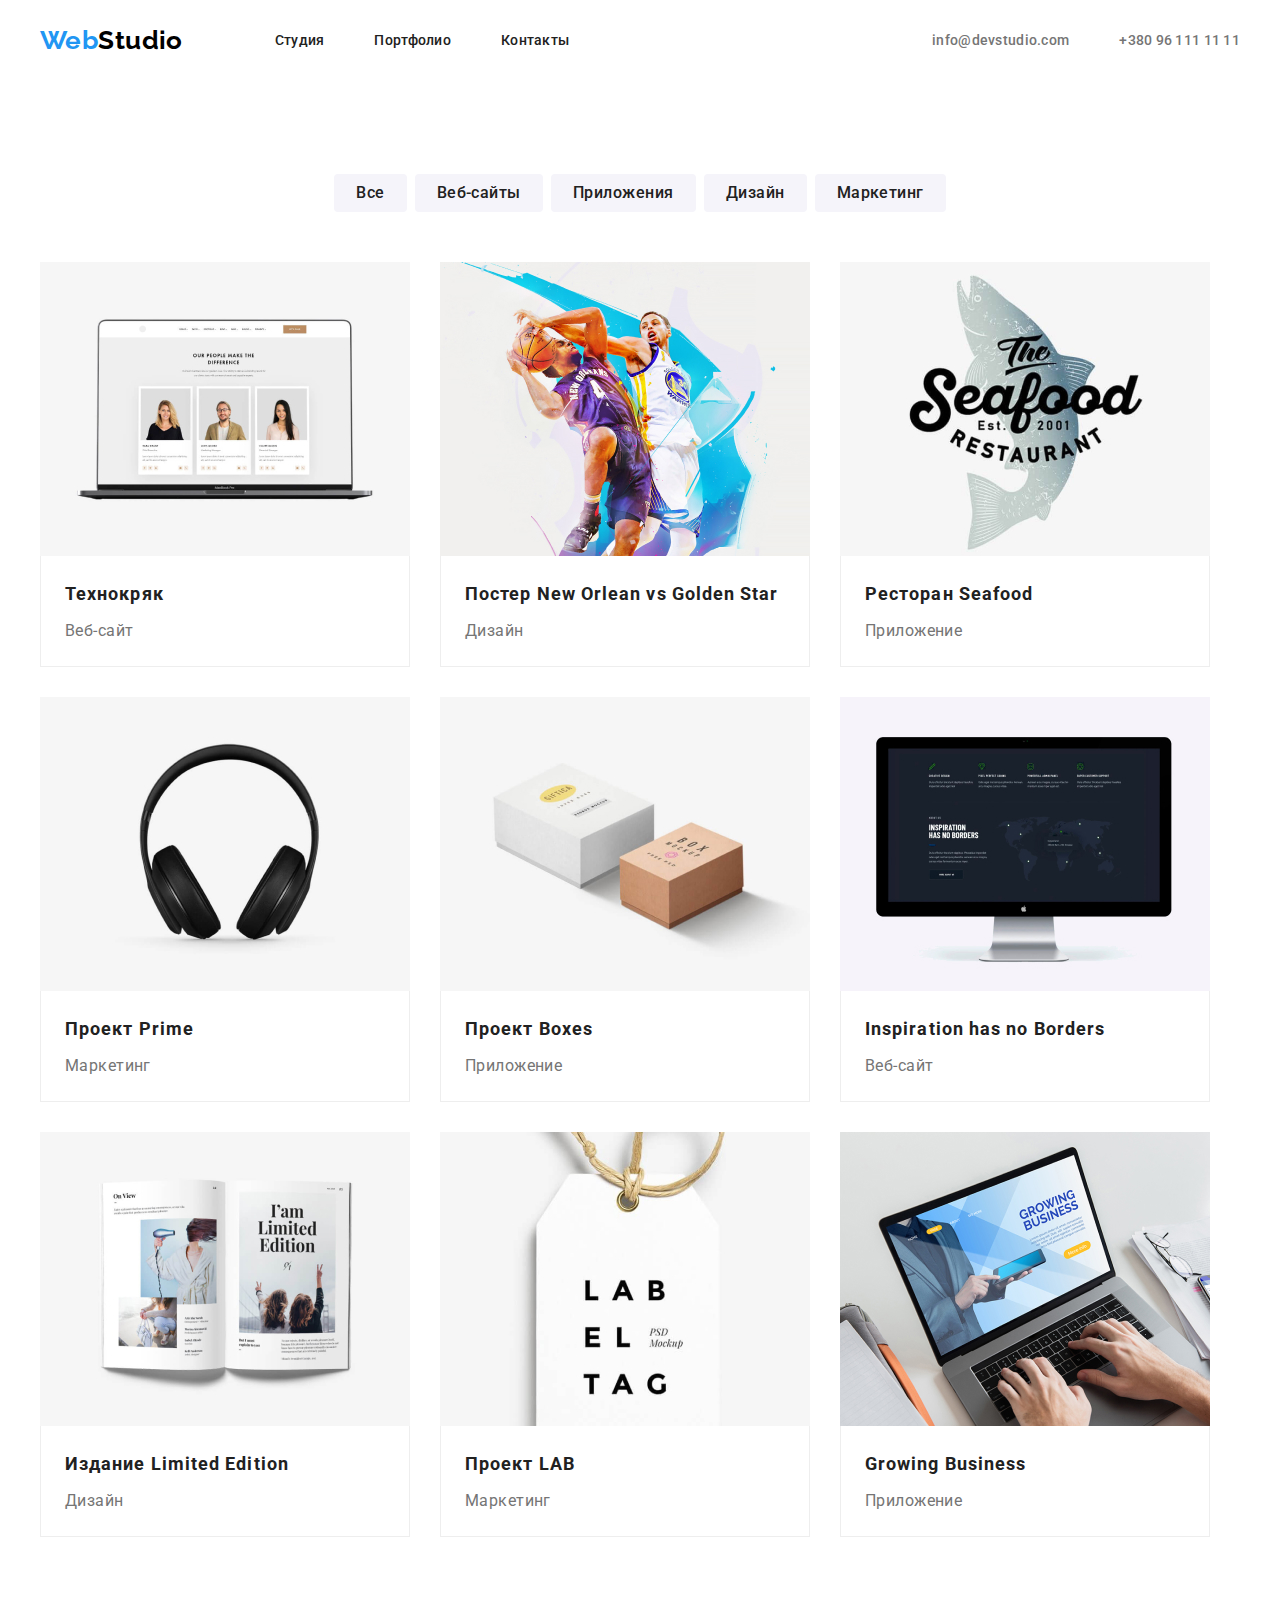
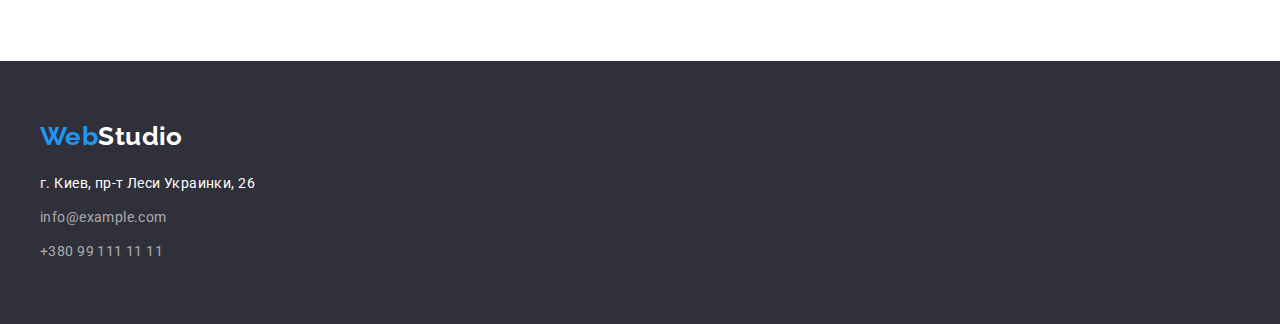
==== portfolio.html @ 9e239ac3 "Клонирует" ====
<!DOCTYPE html>
<html lang="ru">
  <head>
    <meta charset="UTF-8" />
    <meta name="viewport" content="width=device-width, initial-scale=1.0" />
    <title>Портфолио</title>
    <link
      rel="stylesheet"
      href="https://cdnjs.cloudflare.com/ajax/libs/modern-normalize/1.0.0/modern-normalize.css"
      integrity="sha512-Zx6MlUMKSVJoQ+83OwhdILe8cSEsCzfqThJd7J/VA2UrK6Ctj85p+xzqfyuNXE5B1k25uUdmJ2OzItbBy9GHAQ=="
      crossorigin="anonymous"
    />
    <link rel="preconnect" href="https://fonts.gstatic.com" />
    <link
      href="https://fonts.googleapis.com/css2?family=Raleway:wght@700&family=Roboto:wght@400;500;700;900&display=swap"
      rel="stylesheet"
    />
    <link rel="stylesheet" href="./css/styles.css" />
  </head>
  <body>
    <!-- HEADER -->
    <header>
      <div class="header-container">
        <nav class="nav-container">
          <a href="./index.html" class="logo link"
            >Web<span class="logo-second-part">Studio</span></a
          >
          <ul class="site-navigation list">
            <li class="items">
              <a href="./index.html" class="link">Студия</a>
            </li>
            <li class="items">
              <a href="./portfolio.html" class="link">Портфолио</a>
            </li>
            <li class="items"><a href="" class="link">Контакты</a></li>
          </ul>
        </nav>
        <ul class="contacts list">
          <li class="items">
            <a href="mailto:info@devstudio.com" class="link"
              >info@devstudio.com</a
            >
          </li>
          <li class="items">
            <a href="tel:+380961111111" class="link">+380 96 111 11 11</a>
          </li>
        </ul>
      </div>
    </header>
    <!-- OUR PROJECTS -->
    <main class="portfolio-section">
      <div class="portfolio-container">
        <h1 class="visually-hidden">Наши проекты</h1>
        <ul class="filter list">
          <li class="items">
            <button type="button" class="modal-button">Все</button>
          </li>
          <li class="items">
            <button type="button" class="modal-button">Веб-сайты</button>
          </li>
          <li class="items">
            <button type="button" class="modal-button">Приложения</button>
          </li>
          <li class="items">
            <button type="button" class="modal-button">Дизайн</button>
          </li>
          <li class="items">
            <button type="button" class="modal-button">Маркетинг</button>
          </li>
        </ul>
        <ul class="examples list">
          <li class="items">
            <img
              src="./img/portfolio/our-projects/technokryack.jpg"
              alt="Пример веб-сайта Технокряк"
              width="370"
              height="294"
            />
            <div class="card-content">
              <h2 class="title">Технокряк</h2>
              <p>Веб-сайт</p>
            </div>
          </li>
          <li class="items">
            <img
              src="./img/portfolio/our-projects/newOrleanVsGoldenStar.jpg"
              alt="Дизайн баскетбольного постера"
              width="370"
              height="294"
            />
            <div class="card-content">
              <h2 class="title">Постер New Orlean vs Golden Star</h2>
              <p>Дизайн</p>
            </div>
          </li>
          <li class="items">
            <img
              src="./img/portfolio/our-projects/seafood.jpg"
              alt="Пример приложения для ресторана"
              width="370"
              height="294"
            />
            <div class="card-content">
              <h2 class="title">Ресторан Seafood</h2>
              <p>Приложение</p>
            </div>
          </li>
          <li class="items">
            <img
              src="./img/portfolio/our-projects/prime.jpg"
              alt="Черные полноразмерные наушники"
              width="370"
              height="294"
            />
            <div class="card-content">
              <h2 class="title">Проект Prime</h2>
              <p>Маркетинг</p>
            </div>
          </li>
          <li class="items">
            <img
              src="./img/portfolio/our-projects/boxes.jpg"
              alt="Две коробки разного объема"
              width="370"
              height="294"
            />
            <div class="card-content">
              <h2 class="title">Проект Boxes</h2>
              <p>Приложение</p>
            </div>
          </li>
          <li class="items">
            <img
              src="./img/portfolio/our-projects/inspirationHasNoBorder.jpg"
              alt="Пример веб-сайта"
              width="370"
              height="294"
            />
            <div class="card-content">
              <h2 class="title">Inspiration has no Borders</h2>
              <p>Веб-сайт</p>
            </div>
          </li>
          <li class="items">
            <img
              src="./img/portfolio/our-projects/limitedEdition.jpg"
              alt="Пример дизайна разворота книгм"
              width="370"
              height="294"
            />
            <div class="card-content">
              <h2 class="title">Издание Limited Edition</h2>
              <p>Дизайн</p>
            </div>
          </li>
          <li class="items">
            <img
              src="./img/portfolio/our-projects/lab.jpg"
              alt="Бирка с текстом"
              width="370"
              height="294"
            />
            <div class="card-content">
              <h2 class="title">Проект LAB</h2>
              <p>Маркетинг</p>
            </div>
          </li>
          <li class="items">
            <img
              src="./img/portfolio/our-projects/growingBusiness.jpg"
              alt="Изображено открытое приложение на ноутбуке"
              width="370"
              height="294"
            />
            <div class="card-content">
              <h2 class="title">Growing Business</h2>
              <p>Приложение</p>
            </div>
          </li>
        </ul>
      </div>
    </main>
    <!-- FOOTER -->
    <footer class="footer">
      <div class="footer-container">
        <a href="./index.html" class="logo link"
          >Web<span class="logo-second-part">Studio</span></a
        >
        <address class="address">
          <p>г. Киев, пр-т Леси Украинки, 26</p>
        </address>
        <ul class="contacts list">
          <li class="items">
            <a href="mailto:info@example.com" class="link">info@example.com</a>
          </li>
          <li class="items">
            <a href="tel:+380991111111" class="link">+380 99 111 11 11</a>
          </li>
        </ul>
      </div>
    </footer>
  </body>
</html>
---- css/styles.css ----
/* ======= COLOR PALETTE ======= */

/* main text color:                         #757575; */
/* secondary text color:                    #212121; */
/* accent & first logo color:               #2196f3; */
/* second logo color
    on light background (black):            #000000; */
/* primary background color &
    second logo color on dark background &
    text on dark background (white):        #ffffff; */
/* secondary background color &
    background color for modal-button:      #f5f4fa; */
/* contacts color:                          rgba(255, 255, 255, 0.6); */

:root {
  --main-text-color: #757575;
  --secondary-text-color: #212121;
  --accent-color: #2196f3;
  --black: #000000;
  --white: #ffffff;
  --secondary-background-color: #f5f4fa;
  --conacts-color: rgba(255, 255, 255, 0.6);
}

body {
  font-family: "Roboto", sans-serif;
  font-style: normal;
  font-weight: 400;
  font-size: 14px;
  line-height: 1.714;
  letter-spacing: 0.03em;
  background: #ffffff;
  color: var(--main-text-color);
}

/* ======= UTILITE CLASSES ======= */
*,
*::before,
*::after {
  margin: 0;
  padding: 0;
}

img {
  display: block;
}

.link {
  text-decoration: none;
}

.list {
  list-style: none;
}

.title {
  margin-bottom: 50px;
  font-weight: 700;
  font-size: 36px;
  line-height: 1.167;
  text-align: center;
  color: var(--secondary-text-color);
}

.modal-button {
  background: var(--accent-color);
  color: var(--white);
  font-family: "Roboto", sans-serif;
  font-style: normal;
  font-weight: 700;
  font-size: 16px;
  line-height: 1.875;
  letter-spacing: 0.06em;
  border-radius: 4px;
  border: transparent;
}

.visually-hidden {
  position: absolute;
  width: 1px;
  height: 1px;
  margin: -1px;
  border: 0;
  padding: 0;
  clip: rect(0 0 0 0);
  overflow: hidden;
}
/* ======= END UTILITE CLASSES ======= */

/* ----------------------------------- */
/* ~             STUDIO              ~ */
/* ----------------------------------- */
/* ======= HEADER ======= */
.header-container {
  display: flex;
  width: 1200px;
  margin: 0 auto;
  padding: 0 15px;
  height: 80px;
  justify-content: space-between;
  align-items: center;
}

.nav-container {
  display: flex;
  align-items: center;
}

.site-navigation {
  display: flex;
}

.contacts {
  display: flex;
}
/* === LOGO ===*/
.logo {
  margin-right: 92px;
  padding: 25px 0;
  font-family: "Raleway", sans-serif;
  font-weight: 700;
  font-size: 26px;
  line-height: 1.192;
  color: var(--accent-color);
}

.logo-second-part {
  color: var(--black);
}

/* === NAVIGATION & CONTACTS === */
.site-navigation > .items:not(:last-child) {
  margin-right: 50px;
}

.contacts > .items:not(:last-child) {
  margin-right: 50px;
}

.site-navigation .link {
  display: block;
  padding: 32px 0;
  font-weight: 500;
  line-height: 1.143;
  letter-spacing: 0.02em;
  color: var(--secondary-text-color);
}

.contacts .link {
  display: block;
  padding: 32px 0;
  font-weight: 500;
  line-height: 1.143;
  letter-spacing: 0.02em;
  color: var(--main-text-color);
}

.site-navigation .link:hover,
.contacts .link:hover,
.site-navigation .link:focus,
.contacts .link:focus,
.site-navigation .link:active {
  font-weight: 500;
  line-height: 1.143;
  letter-spacing: 0.02em;
  color: var(--accent-color);
}

/* ======= END HEADER ======= */

/* ======= MAIN ======= */
/* ======= HERO ======= */
.hero-section {
  background: #2f303a;
}

.hero-container {
  width: 630px;
  margin: 0 auto;
  padding: 200px 0;
}

.hero-container .title {
  margin: 0 auto 22px auto;
  font-weight: 900;
  font-size: 44px;
  line-height: 1.364;
  letter-spacing: 0.06em;
  text-transform: uppercase;
  color: var(--white);
}

.hero-container > .modal-button {
  display: block;
  min-width: 200px;
  height: 50px;
  margin-left: auto;
  margin-right: auto;
  padding: 10px 32px;
}

/* ======= OUR ADVANTAGES ======= */
.advantages-section {
  padding: 94px 0;
}

.advantages-container {
  width: 1200px;
  margin: 0 auto;
  padding: 0 15px;
}

.advantages-list {
  display: flex;
}

.advantages-list > .items {
  width: 270px;
  height: 101px;
}

.advantages-list > .items:not(:last-child) {
  margin-right: 30px;
}

.advantages-list .title {
  margin-bottom: 10px;
  font-size: 14px;
  line-height: 1.143;
  text-align: unset;
  text-transform: uppercase;
}
/* ======= OUR JOB ======= */
.job-section {
  padding-bottom: 94px;
}

.job-container {
  width: 1200px;
  margin: 0 auto;
  padding: 0 15px;
}

.job-container .title {
  margin-bottom: 50px;
}

.job-list {
  display: flex;
}

.job-list > .items:not(:last-child) {
  margin-right: 30px;
}
/* ======= OUR TEAM ======= */
.team-section {
  padding: 94px 0;
  background: var(--secondary-background-color);
}

.team-container {
  width: 1200px;
  margin: 0 auto;
  padding: 0 15px;
}

.team-list {
  display: flex;
}

.team-list > .members:not(:last-child) {
  margin-right: 30px;
}

.team-list > .members {
  width: 270px;
  border-bottom-left-radius: 4px;
  border-bottom-right-radius: 4px;
  overflow: hidden;
}

.members-content {
  padding: 30px 0;
  background: var(--white);
}

.members-content > .title {
  margin: 0 auto 10px auto;
  font-weight: 500;
  font-size: 16px;
  line-height: 1.188;
}

.members-content > p {
  margin: 0 auto;
  font-size: 16px;
  line-height: 1.188;
  text-align: center;
}

/* ======= END MAIN ======= */

/* ======= FOOTER ======= */
.footer {
  background: #2f303a;
}

.footer-container {
  display: flex;
  flex-direction: column;
  width: 1200px;
  margin: 0 auto;
  padding: 60px 15px;
}

.footer .contacts {
  display: flex;
  flex-direction: column;
}

.footer .contacts > .items:not(:last-child) {
  margin-bottom: 10px;
}

/* === LOGO === */
.footer .logo {
  padding: 0;
  margin-bottom: 20px;
}

.footer .logo-second-part {
  color: var(--white);
}

/* === ADDRESS === */
.address {
  margin-bottom: 10px;
  font-style: normal;
  line-height: 1.714;
  color: var(--white);
}

/* === CONTACTS === */

.footer .contacts .link {
  padding: 0;
  font-weight: 400;
  line-height: 1.714;
  letter-spacing: 0.03em;
  color: var(--conacts-color);
}

.footer .contacts .link:hover,
.footer .contacts .link:focus {
  color: var(--accent-color);
}

/* ======= END FOOTER ======= */
/* ----------------------------------- */
/* ~            END STUDIO           ~ */
/* ----------------------------------- */

/* ----------------------------------- */
/* ~            PORTFOLIO            ~ */
/* ----------------------------------- */
/* ======= OUR PROJECTS ======= */
.portfolio-section {
  padding: 94px 0;
}

.portfolio-container {
  width: 1200px;
  margin: 0 auto;
  padding: 0 15px;
}

.filter {
  display: flex;
  justify-content: center;
  margin-bottom: 50px;
}

.filter > .items:not(:last-child) {
  margin-right: 8px;
}

.filter .modal-button {
  padding: 6px 22px;
  height: 38px;
  background: var(--secondary-background-color);
  color: var(--secondary-text-color);
  font-weight: 500;
  font-size: 16px;
  line-height: 1.625;
  letter-spacing: 0.03em;
}

.filter .modal-button:hover,
.filter .modal-button:focus,
.filter .modal-button:active {
  background: var(--accent-color);
  color: var(--white);
}

.examples {
  display: flex;
  flex-wrap: wrap;
}

.examples > .items {
  width: 370px;
  margin-right: 30px;
  margin-bottom: 30px;
}

.examples > .items:nth-child(3n) {
  margin-right: 0px;
}

.card-content {
  padding: 20px 24px;
  background: var(--white);
  border-right: 1px solid #eeeeee;
  border-bottom: 1px solid #eeeeee;
  border-left: 1px solid #eeeeee;
}

.card-content .title {
  font-size: 18px;
  line-height: 2;
  letter-spacing: 0.06em;
  text-align: unset;
  margin-bottom: 4px;
}

.card-content > p {
  font-size: 16px;
  line-height: 1.875;
}

/* ======= END OUR PROJECTS ======= */
/* ----------------------------------- */
/* ~         END   PORTFOLIO         ~ */
/* ----------------------------------- */
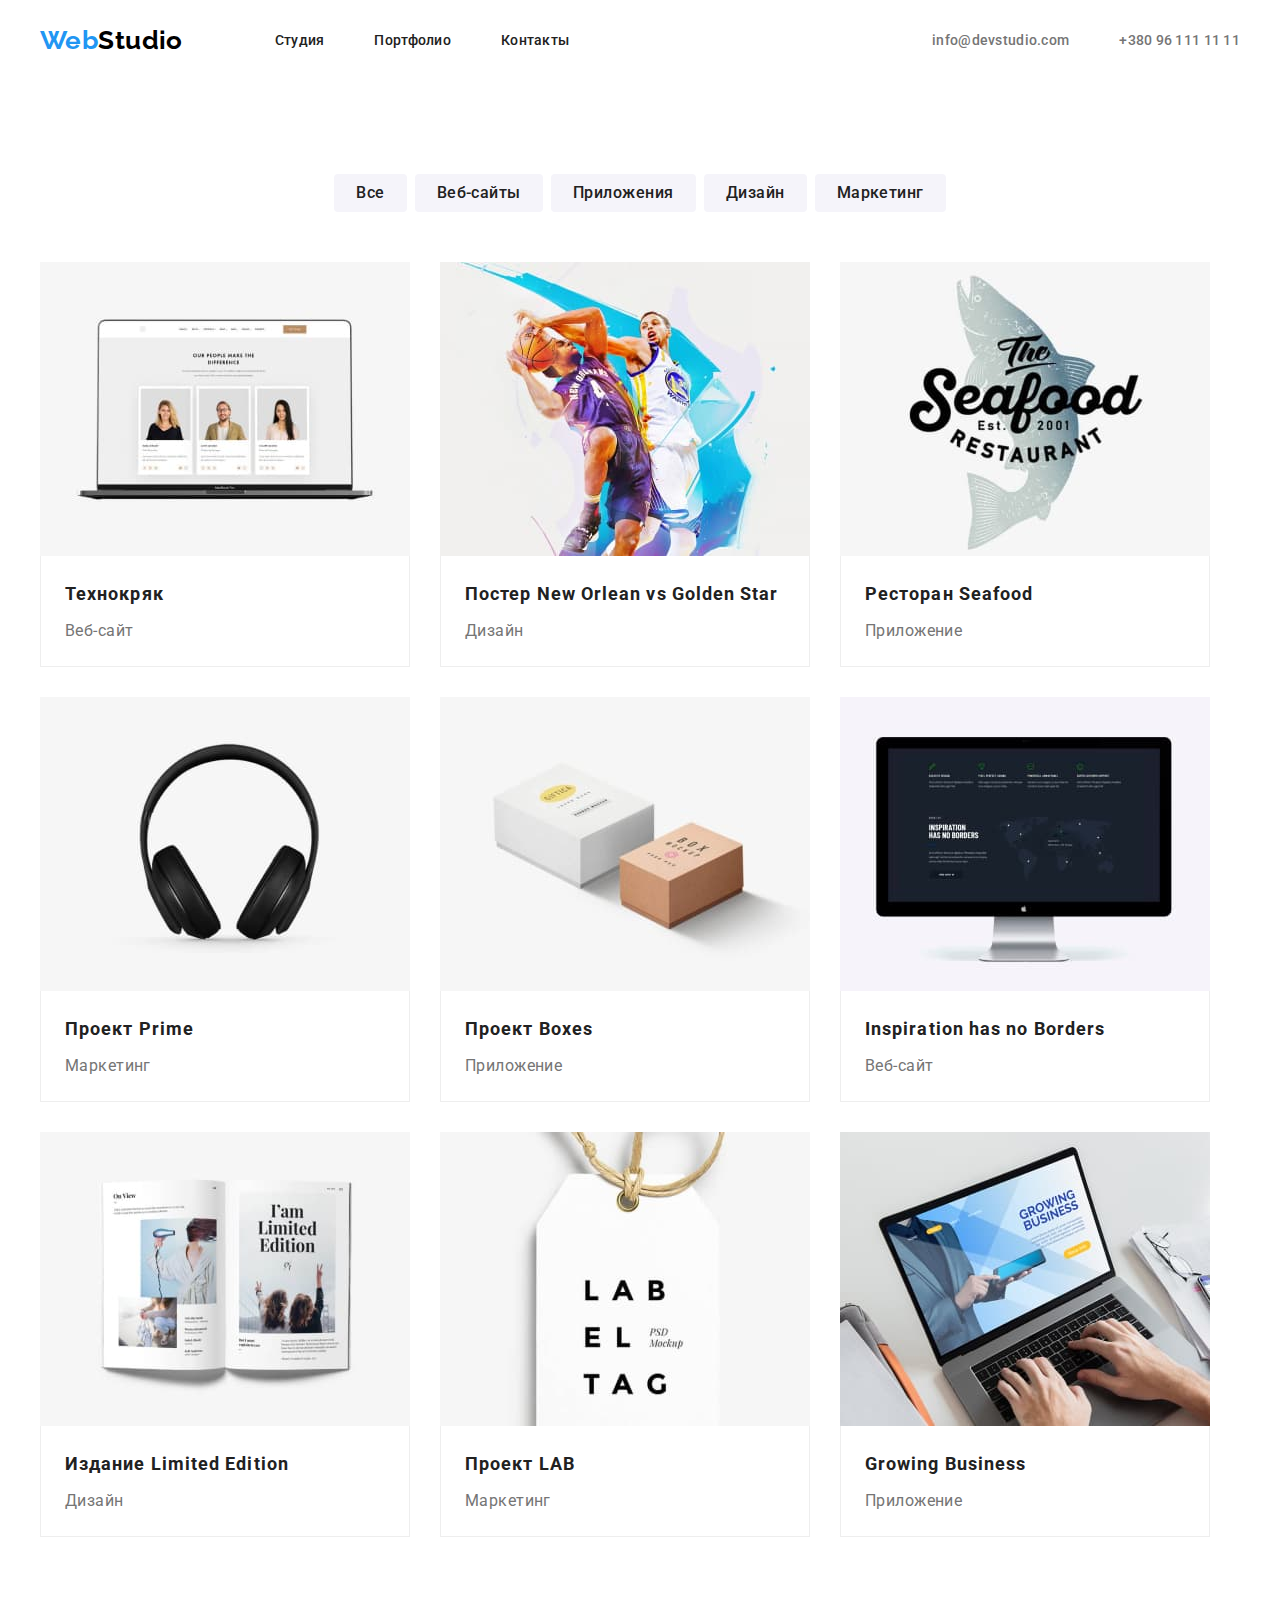
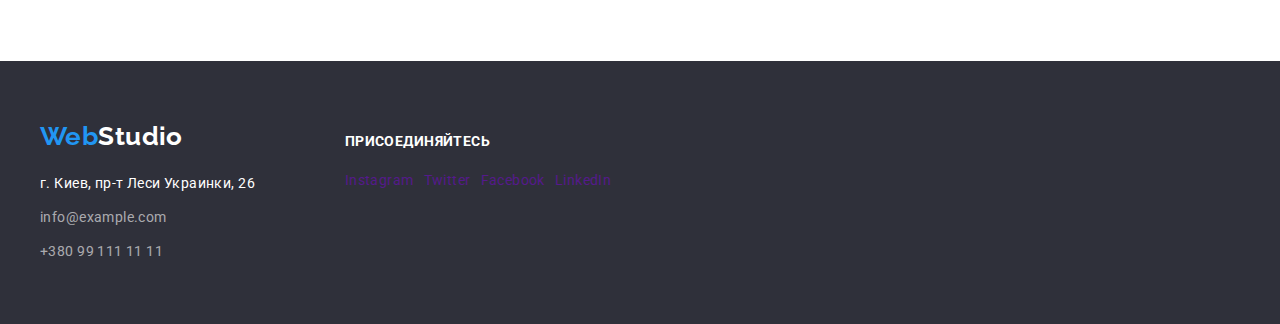
==== commit 4eb25203: "Добавляет контейнер с соцсетями в футер" ====
--- a/portfolio.html
+++ b/portfolio.html
@@ -183,20 +183,33 @@
     <!-- FOOTER -->
     <footer class="footer">
       <div class="footer-container">
-        <a href="./index.html" class="logo link"
-          >Web<span class="logo-second-part">Studio</span></a
-        >
-        <address class="address">
-          <p>г. Киев, пр-т Леси Украинки, 26</p>
-        </address>
-        <ul class="contacts list">
-          <li class="items">
-            <a href="mailto:info@example.com" class="link">info@example.com</a>
-          </li>
-          <li class="items">
-            <a href="tel:+380991111111" class="link">+380 99 111 11 11</a>
-          </li>
-        </ul>
+        <div class="adress-container">
+          <a href="./index.html" class="logo link"
+            >Web<span class="logo-second-part">Studio</span></a
+          >
+          <address class="address">
+            <p>г. Киев, пр-т Леси Украинки, 26</p>
+          </address>
+          <ul class="contacts list">
+            <li class="items">
+              <a href="mailto:info@example.com" class="link"
+                >info@example.com</a
+              >
+            </li>
+            <li class="items">
+              <a href="tel:+380991111111" class="link">+380 99 111 11 11</a>
+            </li>
+          </ul>
+        </div>
+        <div class="social-container">
+          <p>Присоединяйтесь</p>
+          <ul class="social-nets list">
+            <li class="items"><a href="" class="link">Instagram</a></li>
+            <li class="items"><a href="" class="link">Twitter</a></li>
+            <li class="items"><a href="" class="link">Facebook</a></li>
+            <li class="items"><a href="" class="link">LinkedIn</a></li>
+          </ul>
+        </div>
       </div>
     </footer>
   </body>
--- a/css/styles.css
+++ b/css/styles.css
@@ -29,7 +29,7 @@
   font-size: 14px;
   line-height: 1.714;
   letter-spacing: 0.03em;
-  background: #ffffff;
+  background-color: #ffffff;
   color: var(--main-text-color);
 }
 
@@ -63,7 +63,7 @@
 }
 
 .modal-button {
-  background: var(--accent-color);
+  background-color: var(--accent-color);
   color: var(--white);
   font-family: "Roboto", sans-serif;
   font-style: normal;
@@ -171,11 +171,16 @@
 /* ======= MAIN ======= */
 /* ======= HERO ======= */
 .hero-section {
-  background: #2f303a;
+  margin: 0 auto;
+  max-width: 1600px;
+  height: 600px;
+  background-color: #c4c4c4;
+  background-image: url("../img/studio/hero/hero-background.jpg");
 }
 
 .hero-container {
   width: 630px;
+  height: 100%;
   margin: 0 auto;
   padding: 200px 0;
 }
@@ -216,11 +221,36 @@
 
 .advantages-list > .items {
   width: 270px;
-  height: 101px;
+}
+
+.advantages-list > .items::before {
+  display: block;
+  content: "";
+  height: 120px;
+  margin-bottom: 30px;
+  background-color: var(--secondary-background-color);
+  background-repeat: no-repeat;
+  background-position: center;
 }
 
 .advantages-list > .items:not(:last-child) {
   margin-right: 30px;
+}
+
+.antenna::before {
+  background-image: url(../img/studio/our-advantages/antenna.svg);
+}
+
+.clock::before {
+  background-image: url(../img/studio/our-advantages/clock.svg);
+}
+
+.diagram::before {
+  background-image: url(../img/studio/our-advantages/diagram.svg);
+}
+
+.astronaut::before {
+  background-image: url(../img/studio/our-advantages/astronaut.svg);
 }
 
 .advantages-list .title {
@@ -229,6 +259,11 @@
   line-height: 1.143;
   text-align: unset;
   text-transform: uppercase;
+  max-height: 100%;
+}
+
+.advantages-list .items > p {
+  height: 75px;
 }
 /* ======= OUR JOB ======= */
 .job-section {
@@ -255,7 +290,7 @@
 /* ======= OUR TEAM ======= */
 .team-section {
   padding: 94px 0;
-  background: var(--secondary-background-color);
+  background-color: var(--secondary-background-color);
 }
 
 .team-container {
@@ -277,11 +312,13 @@
   border-bottom-left-radius: 4px;
   border-bottom-right-radius: 4px;
   overflow: hidden;
+  background-color: var(--white);
+  box-shadow: 0px 1px 3px rgba(0, 0, 0, 0.12), 0px 1px 1px rgba(0, 0, 0, 0.14),
+    0px 2px 1px rgba(0, 0, 0, 0.2);
 }
 
 .members-content {
   padding: 30px 0;
-  background: var(--white);
 }
 
 .members-content > .title {
@@ -292,25 +329,43 @@
 }
 
 .members-content > p {
-  margin: 0 auto;
+  margin: 0 auto 16px auto;
   font-size: 16px;
   line-height: 1.188;
   text-align: center;
 }
 
+.social-nets {
+  display: flex;
+  margin: 0 auto;
+}
+
+.social-nets > .items:not(:last-child) {
+  margin-right: 10px;
+}
+
 /* ======= END MAIN ======= */
 
 /* ======= FOOTER ======= */
 .footer {
-  background: #2f303a;
+  background-color: #2f303a;
 }
 
 .footer-container {
   display: flex;
+  width: 1200px;
+  margin: 0 auto;
+  padding: 60px 15px;
+}
+
+.adress-container {
+  display: flex;
   flex-direction: column;
-  width: 1200px;
-  margin: 0 auto;
-  padding: 60px 15px;
+  margin-right: 70px;
+}
+
+.social-container {
+  padding-top: 12px;
 }
 
 .footer .contacts {
@@ -341,7 +396,6 @@
 }
 
 /* === CONTACTS === */
-
 .footer .contacts .link {
   padding: 0;
   font-weight: 400;
@@ -355,6 +409,15 @@
   color: var(--accent-color);
 }
 
+/* === SOCIAL NETS ===*/
+.social-container > p {
+  margin-bottom: 20px;
+  text-transform: uppercase;
+  font-weight: 700;
+  line-height: 1.143;
+  color: var(--white);
+}
+
 /* ======= END FOOTER ======= */
 /* ----------------------------------- */
 /* ~            END STUDIO           ~ */
@@ -387,7 +450,7 @@
 .filter .modal-button {
   padding: 6px 22px;
   height: 38px;
-  background: var(--secondary-background-color);
+  background-color: var(--secondary-background-color);
   color: var(--secondary-text-color);
   font-weight: 500;
   font-size: 16px;
@@ -398,7 +461,7 @@
 .filter .modal-button:hover,
 .filter .modal-button:focus,
 .filter .modal-button:active {
-  background: var(--accent-color);
+  background-color: var(--accent-color);
   color: var(--white);
 }
 
@@ -411,6 +474,12 @@
   width: 370px;
   margin-right: 30px;
   margin-bottom: 30px;
+  background-color: var(--white);
+}
+
+.examples > .items:hover {
+  box-shadow: 0px 1px 1px rgba(0, 0, 0, 0.12), 0px 4px 4px rgba(0, 0, 0, 0.06),
+    1px 4px 6px rgba(0, 0, 0, 0.16);
 }
 
 .examples > .items:nth-child(3n) {
@@ -419,7 +488,6 @@
 
 .card-content {
   padding: 20px 24px;
-  background: var(--white);
   border-right: 1px solid #eeeeee;
   border-bottom: 1px solid #eeeeee;
   border-left: 1px solid #eeeeee;
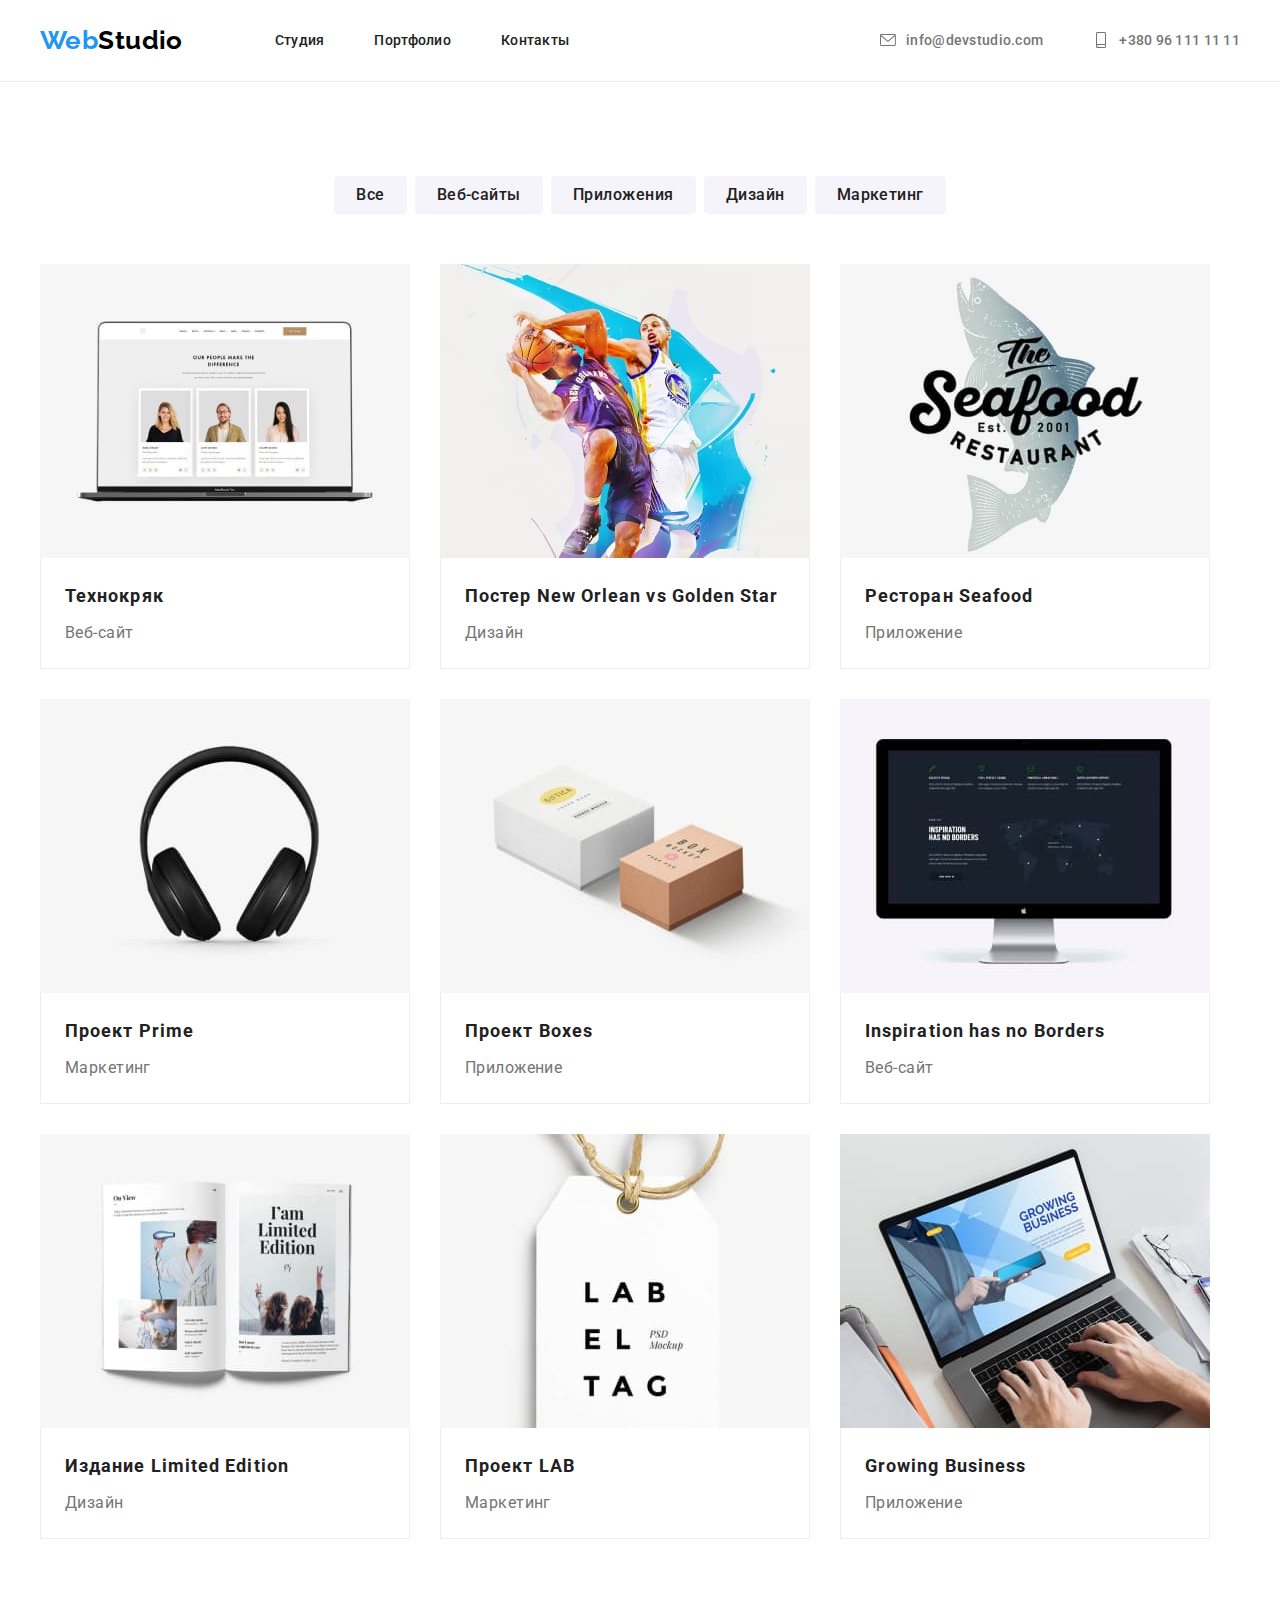
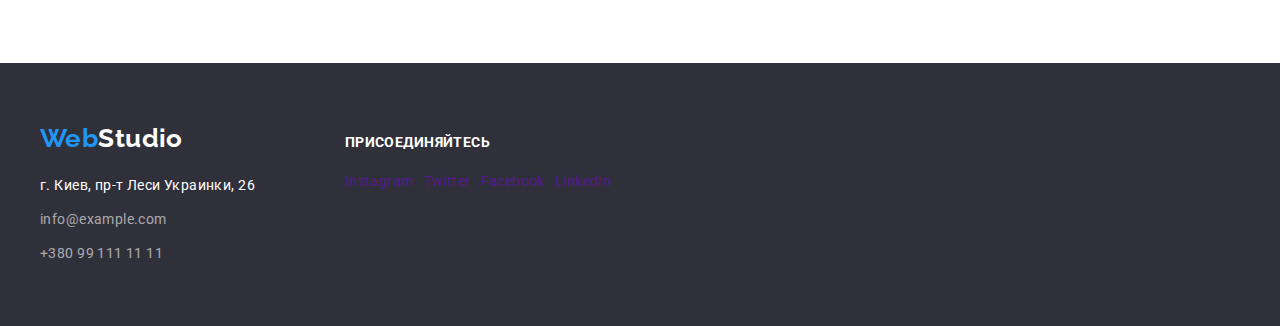
==== commit 8081deea: "Добавляет svg спрайт. Добавляет иконки к почте и телефону" ====
--- a/portfolio.html
+++ b/portfolio.html
@@ -37,12 +37,20 @@
         </nav>
         <ul class="contacts list">
           <li class="items">
-            <a href="mailto:info@devstudio.com" class="link"
-              >info@devstudio.com</a
+            <a href="mailto:info@devstudio.com" class="link">
+              <svg class="icons">
+                <use href="./img/studio/svg/sprite.svg#icon-envelope"></use>
+              </svg>
+              info@devstudio.com</a
             >
           </li>
           <li class="items">
-            <a href="tel:+380961111111" class="link">+380 96 111 11 11</a>
+            <a href="tel:+380961111111" class="link">
+              <svg class="icons">
+                <use href="./img/studio/svg/sprite.svg#icon-smartphone"></use>
+              </svg>
+              +380 96 111 11 11</a
+            >
           </li>
         </ul>
       </div>
@@ -183,7 +191,7 @@
     <!-- FOOTER -->
     <footer class="footer">
       <div class="footer-container">
-        <div class="adress-container">
+        <div class="address-container">
           <a href="./index.html" class="logo link"
             >Web<span class="logo-second-part">Studio</span></a
           >
--- a/css/styles.css
+++ b/css/styles.css
@@ -91,12 +91,15 @@
 /* ~             STUDIO              ~ */
 /* ----------------------------------- */
 /* ======= HEADER ======= */
+header {
+  border-bottom: 1px solid #ececec;
+}
+
 .header-container {
   display: flex;
   width: 1200px;
   margin: 0 auto;
   padding: 0 15px;
-  height: 80px;
   justify-content: space-between;
   align-items: center;
 }
@@ -147,7 +150,8 @@
 }
 
 .contacts .link {
-  display: block;
+  display: flex;
+  align-items: center;
   padding: 32px 0;
   font-weight: 500;
   line-height: 1.143;
@@ -157,13 +161,23 @@
 
 .site-navigation .link:hover,
 .contacts .link:hover,
+.contacts .link:hover .icons,
 .site-navigation .link:focus,
 .contacts .link:focus,
+.contacts .link:focus .icons,
 .site-navigation .link:active {
   font-weight: 500;
   line-height: 1.143;
   letter-spacing: 0.02em;
   color: var(--accent-color);
+  --color2: var(--accent-color);
+  fill: var(--color2);
+}
+
+.contacts .icons {
+  width: 16px;
+  height: 16px;
+  margin-right: 10px;
 }
 
 /* ======= END HEADER ======= */
@@ -265,6 +279,7 @@
 .advantages-list .items > p {
   height: 75px;
 }
+
 /* ======= OUR JOB ======= */
 .job-section {
   padding-bottom: 94px;
@@ -287,6 +302,7 @@
 .job-list > .items:not(:last-child) {
   margin-right: 30px;
 }
+
 /* ======= OUR TEAM ======= */
 .team-section {
   padding: 94px 0;
@@ -344,6 +360,34 @@
   margin-right: 10px;
 }
 
+/* ======= PERMANENT CLIENTS =======*/
+.clients-section {
+  padding: 94px 0;
+}
+
+.clients-container {
+  width: 1200px;
+  margin: 0 auto;
+  padding: 0 15px;
+}
+
+.clients {
+  display: flex;
+}
+
+.clients > .items {
+  /* -----> temporary <----- */
+  width: 170px;
+  height: 90px;
+  background-color: yellowgreen;
+  text-align: center;
+  /* -----> temporary <----- */
+}
+
+.clients > .items:not(:last-child) {
+  margin-right: 30px;
+}
+
 /* ======= END MAIN ======= */
 
 /* ======= FOOTER ======= */
@@ -353,19 +397,19 @@
 
 .footer-container {
   display: flex;
+  align-items: baseline;
   width: 1200px;
   margin: 0 auto;
   padding: 60px 15px;
 }
 
-.adress-container {
+.address-container {
   display: flex;
   flex-direction: column;
+  /* когда будут добавлены все элементы футера,
+  то margin у контейнеров заменить
+  на justify-content: space-between*/
   margin-right: 70px;
-}
-
-.social-container {
-  padding-top: 12px;
 }
 
 .footer .contacts {
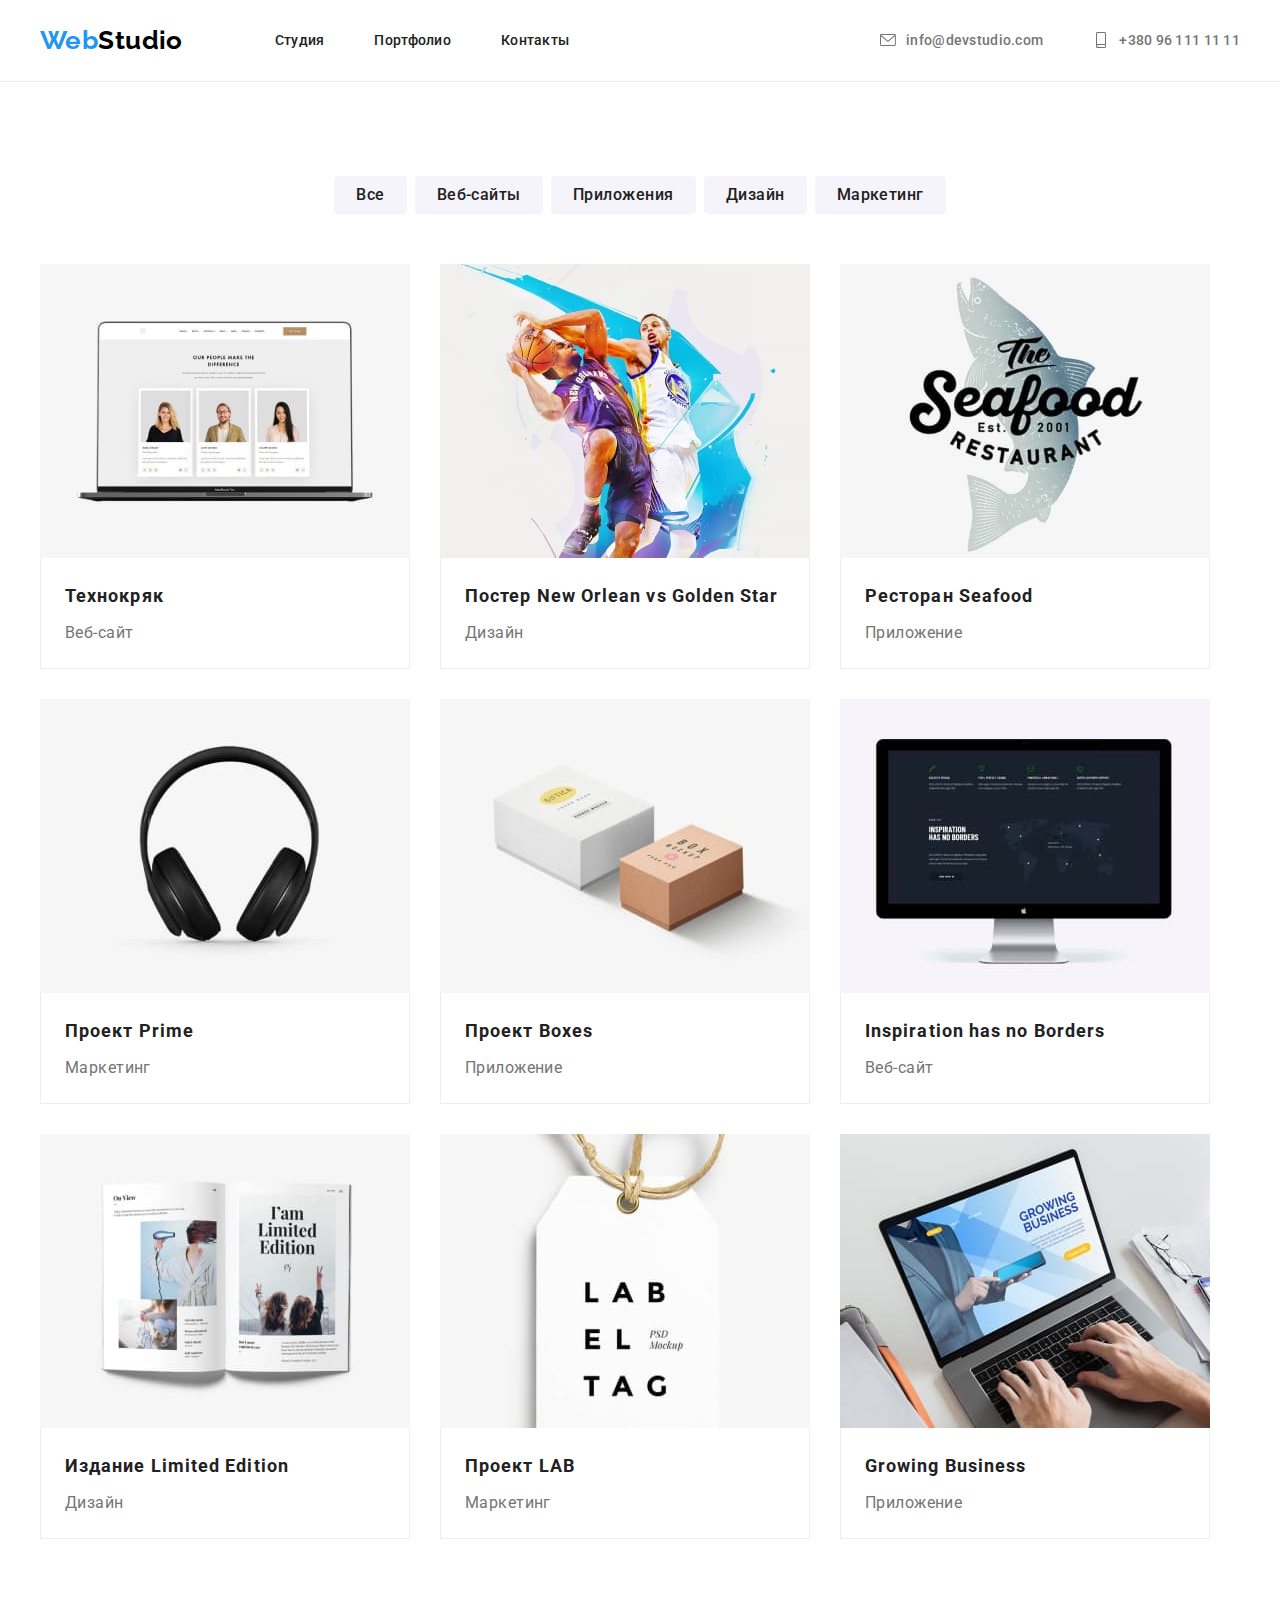
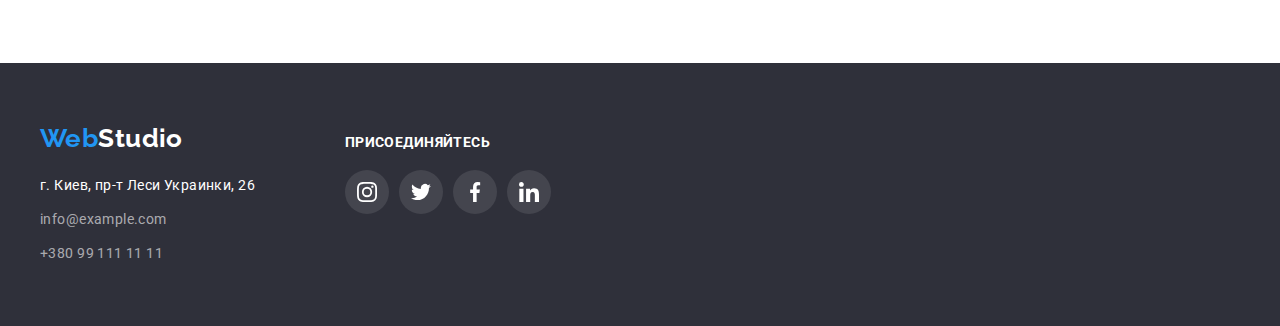
==== commit e7cc722d: "оформляет список соцсетей в футере" ====
--- a/portfolio.html
+++ b/portfolio.html
@@ -212,10 +212,54 @@
         <div class="social-container">
           <p>Присоединяйтесь</p>
           <ul class="social-nets list">
-            <li class="items"><a href="" class="link">Instagram</a></li>
-            <li class="items"><a href="" class="link">Twitter</a></li>
-            <li class="items"><a href="" class="link">Facebook</a></li>
-            <li class="items"><a href="" class="link">LinkedIn</a></li>
+            <li class="items">
+              <a
+                href="http://www.instagram.com"
+                target="_blank"
+                aria-label="Instagram"
+                class="link"
+              >
+                <svg class="icons">
+                  <use href="./img/studio/svg/sprite.svg#icon-instagram"></use>
+                </svg>
+              </a>
+            </li>
+            <li class="items">
+              <a
+                href="http://www.twitter.com"
+                target="_blank"
+                aria-label="Twitter"
+                class="link"
+              >
+                <svg class="icons">
+                  <use href="./img/studio/svg/sprite.svg#icon-twitter"></use>
+                </svg>
+              </a>
+            </li>
+            <li class="items">
+              <a
+                href="http://www.facebook.com"
+                target="_blank"
+                aria-label="Facebook"
+                class="link"
+              >
+                <svg class="icons">
+                  <use href="./img/studio/svg/sprite.svg#icon-facebook"></use>
+                </svg>
+              </a>
+            </li>
+            <li class="items">
+              <a
+                href="http://www.linkedin.com"
+                target="_blank"
+                aria-label="LinkedIn"
+                class="link"
+              >
+                <svg class="icons">
+                  <use href="./img/studio/svg/sprite.svg#icon-linkedin"></use>
+                </svg>
+              </a>
+            </li>
           </ul>
         </div>
       </div>
--- a/css/styles.css
+++ b/css/styles.css
@@ -19,7 +19,7 @@
   --black: #000000;
   --white: #ffffff;
   --secondary-background-color: #f5f4fa;
-  --conacts-color: rgba(255, 255, 255, 0.6);
+  --contacts-color: rgba(255, 255, 255, 0.6);
 }
 
 body {
@@ -161,17 +161,14 @@
 
 .site-navigation .link:hover,
 .contacts .link:hover,
-.contacts .link:hover .icons,
 .site-navigation .link:focus,
 .contacts .link:focus,
-.contacts .link:focus .icons,
 .site-navigation .link:active {
   font-weight: 500;
   line-height: 1.143;
   letter-spacing: 0.02em;
   color: var(--accent-color);
   --color2: var(--accent-color);
-  fill: var(--color2);
 }
 
 .contacts .icons {
@@ -353,11 +350,32 @@
 
 .social-nets {
   display: flex;
-  margin: 0 auto;
+  margin: 0 32px;
 }
 
 .social-nets > .items:not(:last-child) {
   margin-right: 10px;
+}
+
+.social-nets .icons {
+  width: 20px;
+  height: 20px;
+}
+
+.social-nets .link {
+  display: flex;
+  align-items: center;
+  justify-content: center;
+  width: 44px;
+  height: 44px;
+  background-color: var(--white);
+  border-radius: 50%;
+}
+
+.social-nets .link:hover,
+.social-nets .link:focus {
+  background-color: var(--accent-color);
+  --color1: var(--white);
 }
 
 /* ======= PERMANENT CLIENTS =======*/
@@ -373,19 +391,28 @@
 
 .clients {
   display: flex;
-}
-
-.clients > .items {
-  /* -----> temporary <----- */
+  justify-content: space-between;
+}
+
+.clients .link {
+  display: flex;
+  justify-content: center;
+  align-items: center;
   width: 170px;
   height: 90px;
-  background-color: yellowgreen;
-  text-align: center;
-  /* -----> temporary <----- */
-}
-
-.clients > .items:not(:last-child) {
-  margin-right: 30px;
+  border: 1px solid #afb1b8;
+  border-radius: 4px;
+}
+
+.clients .icons {
+  width: 88px;
+  height: 52px;
+}
+
+.clients .link:hover,
+.clients .link:focus {
+  border-color: var(--accent-color);
+  --color1: var(--accent-color);
 }
 
 /* ======= END MAIN ======= */
@@ -410,6 +437,10 @@
   то margin у контейнеров заменить
   на justify-content: space-between*/
   margin-right: 70px;
+}
+
+.social-container > .social-nets {
+  margin: 0;
 }
 
 .footer .contacts {
@@ -445,7 +476,7 @@
   font-weight: 400;
   line-height: 1.714;
   letter-spacing: 0.03em;
-  color: var(--conacts-color);
+  color: var(--contacts-color);
 }
 
 .footer .contacts .link:hover,
@@ -460,6 +491,16 @@
   font-weight: 700;
   line-height: 1.143;
   color: var(--white);
+}
+
+.social-container .link {
+  background-color: #ffffff1a;
+  --color1: var(--white);
+}
+
+.social-container .link:hover,
+.social-container .link:focus {
+  background-color: var(--accent-color);
 }
 
 /* ======= END FOOTER ======= */
